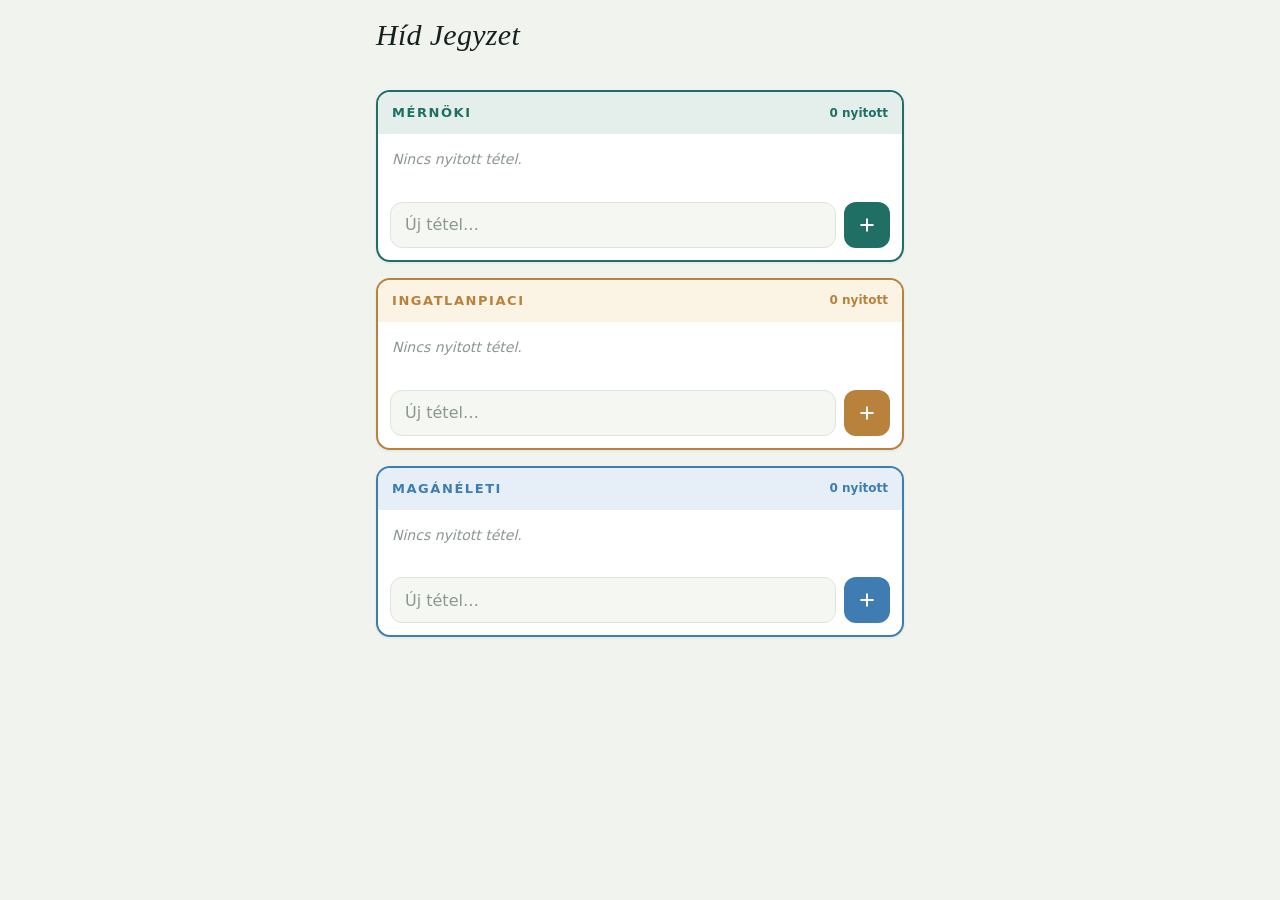
==== index.html @ fabd0ffe "Add files via upload" ====
<!doctype html>
<html lang="hu">
<head>
<meta charset="utf-8">
<meta name="viewport" content="width=device-width,initial-scale=1,viewport-fit=cover">
<meta name="theme-color" content="#F1F3EF" media="(prefers-color-scheme: light)">
<meta name="theme-color" content="#141A18" media="(prefers-color-scheme: dark)">
<link rel="manifest" href="manifest.webmanifest">
<link rel="icon" href="icon-192.png">
<link rel="apple-touch-icon" href="icon-192.png">
<title>Híd Jegyzet</title>
<link rel="stylesheet" href="style.css">
</head>
<body>
<main class="wrap">
  <div class="head">
    <h1>Híd Jegyzet</h1>
  </div>
  <div class="status" id="status" aria-live="polite"></div>
  <div class="blocks" id="blocks"></div>
</main>
<script src="store.js"></script>
<script src="app.js"></script>
</body>
</html>
---- style.css ----
:root {
  --bg: #F1F3EF; --surface: #FFFFFF; --surface-2: #F5F7F3; --border: #DFE3DB;
  --ink: #16211F; --muted: #66746E; --faint: #8B978F; --shadow: 0 1px 3px rgba(20,30,28,.07);
  --eng: #1F6F64; --eng-tint: #E4EFEC;
  --re: #B8823C;  --re-tint: #FBF3E3;
  --me: #3E7CB1;  --me-tint: #E6EFF7;
}
@media (prefers-color-scheme: dark) {
  :root {
    --bg: #141A18; --surface: #1B2422; --surface-2: #202A27; --border: #2C3733;
    --ink: #EDEFEA; --muted: #9AA69F; --faint: #7C8983; --shadow: 0 1px 3px rgba(0,0,0,.4);
    --eng: #56B49F; --eng-tint: #17302B;
    --re: #DDAA63;  --re-tint: #2B2212;
    --me: #85B4DA;  --me-tint: #16232F;
  }
}
* { box-sizing: border-box; }
html, body { margin: 0; background: var(--bg); }
body {
  color: var(--ink);
  font: 16px/1.4 system-ui, -apple-system, "Segoe UI", Roboto, sans-serif;
  padding-top: env(safe-area-inset-top); padding-bottom: env(safe-area-inset-bottom);
}
.wrap { max-width: 560px; margin: 0 auto; padding: 20px 16px 48px; }
h1 { font: italic 500 30px/1 Georgia, "Times New Roman", serif; margin: 0 0 16px; letter-spacing: .01em; }
.status { font-size: 12px; color: var(--faint); margin: -8px 0 16px; min-height: 16px; }

.blocks { display: flex; flex-direction: column; gap: 16px; }
.block { --c: var(--eng); --t: var(--eng-tint); background: var(--surface); border: 2px solid var(--c); border-radius: 14px; overflow: hidden; box-shadow: var(--shadow); }
.block.re { --c: var(--re); --t: var(--re-tint); }
.block.me { --c: var(--me); --t: var(--me-tint); }

.bhead { display: flex; align-items: center; justify-content: space-between; gap: 12px; padding: 12px 14px; background: var(--t); }
.bhead h2 { margin: 0; font-size: 13px; font-weight: 700; letter-spacing: .12em; text-transform: uppercase; color: var(--c); }
.count { font-size: 12px; font-weight: 600; color: var(--c); font-variant-numeric: tabular-nums; }

.list { padding: 4px 8px 0; }
.empty { padding: 12px 6px; font-size: 14px; color: var(--faint); font-style: italic; }
.item { display: flex; align-items: center; gap: 4px; border-bottom: 1px solid var(--border); }
.item:last-child { border-bottom: 0; }
.check { flex: none; width: 44px; height: 44px; display: grid; place-items: center; background: none; border: 0; padding: 0; cursor: pointer; }
.box { width: 24px; height: 24px; border-radius: 7px; border: 2px solid var(--faint); display: grid; place-items: center; color: transparent; }
.item.done .box { background: var(--c); border-color: var(--c); color: #fff; }
.txt { flex: 1; min-width: 0; font: inherit; color: var(--ink); background: transparent; border: 0; padding: 10px 2px; height: 44px; }
.item.done .txt { color: var(--faint); text-decoration: line-through; }
.del { flex: none; width: 40px; height: 44px; display: grid; place-items: center; background: none; border: 0; color: var(--faint); cursor: pointer; }
.del:hover, .del:focus-visible { color: var(--ink); }

.add { display: flex; gap: 8px; padding: 10px 12px 12px; }
.add input { flex: 1; min-width: 0; height: 46px; font: inherit; color: var(--ink); background: var(--surface-2); border: 1px solid var(--border); border-radius: 12px; padding-inline: 14px; }
.add input::placeholder { color: var(--faint); }
.add button { flex: none; height: 46px; min-width: 46px; border: 0; border-radius: 12px; background: var(--c); color: #fff; cursor: pointer; display: grid; place-items: center; }

.doneBar { display: flex; align-items: center; justify-content: space-between; padding: 0 12px 10px; }
.doneBar button { background: none; border: 0; font: inherit; font-size: 13px; color: var(--muted); padding: 8px 4px; cursor: pointer; }
.doneBar .clear { color: var(--faint); }

button:focus-visible, input:focus-visible { outline: 2px solid var(--c, var(--eng)); outline-offset: 1px; }
svg { width: 16px; height: 16px; stroke: currentColor; fill: none; stroke-width: 2.4; stroke-linecap: round; stroke-linejoin: round; }
@media (prefers-reduced-motion: no-preference) { .box { transition: background-color .12s, border-color .12s; } }
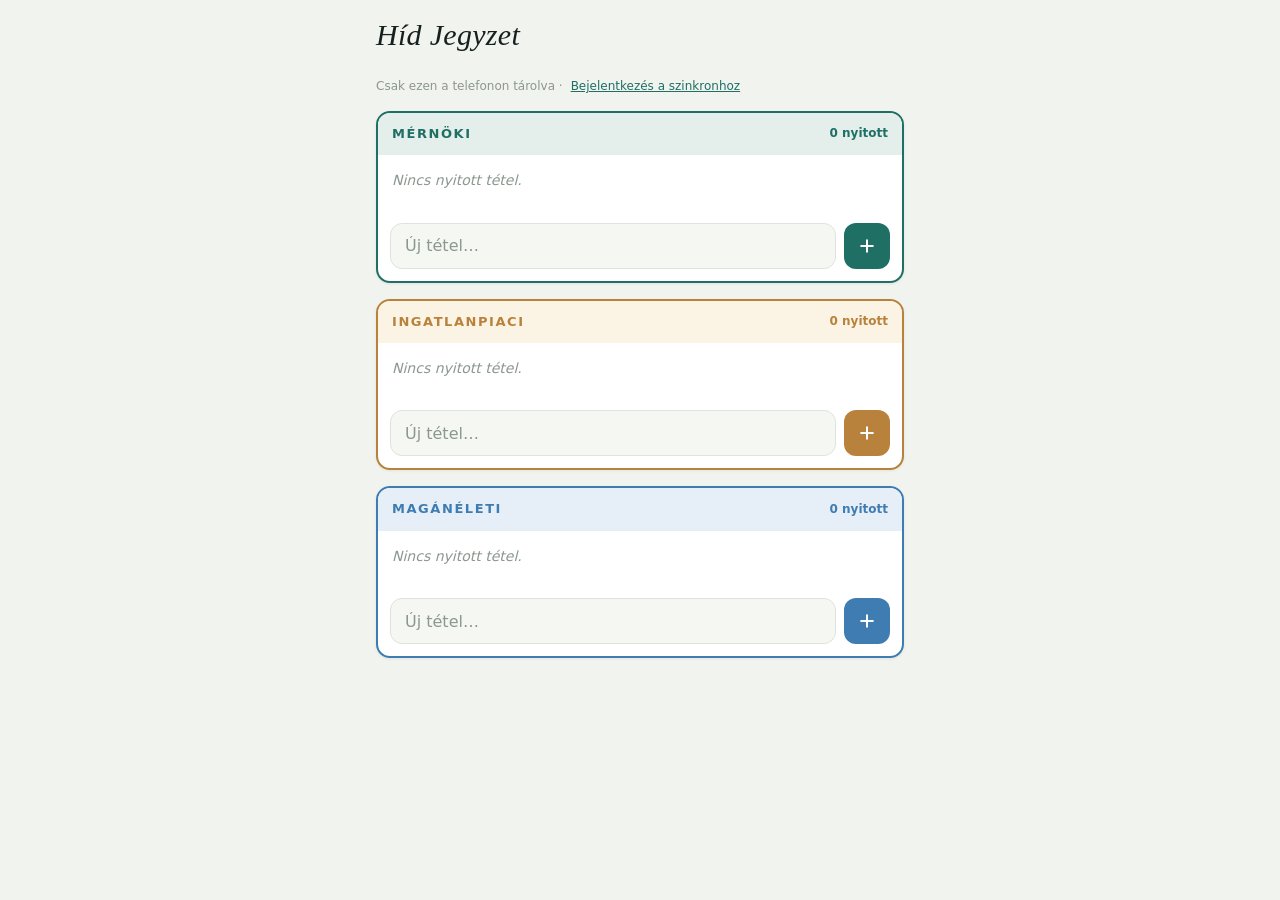
==== commit f4fb64d3: "Add files via upload" ====
--- a/index.html
+++ b/index.html
@@ -17,9 +17,16 @@
     <h1>Híd Jegyzet</h1>
   </div>
   <div class="status" id="status" aria-live="polite"></div>
+  <div class="sync" id="sync"></div>
   <div class="blocks" id="blocks"></div>
 </main>
 <script src="store.js"></script>
+<script src="vendor/firebase/firebase-app-compat.js"></script>
+<script src="vendor/firebase/firebase-auth-compat.js"></script>
+<script src="vendor/firebase/firebase-firestore-compat.js"></script>
+<script src="firebase-config.js"></script>
+<script src="hid-crypto.js"></script>
+<script src="sync.js"></script>
 <script src="app.js"></script>
 </body>
 </html>
--- a/style.css
+++ b/style.css
@@ -23,7 +23,14 @@
 }
 .wrap { max-width: 560px; margin: 0 auto; padding: 20px 16px 48px; }
 h1 { font: italic 500 30px/1 Georgia, "Times New Roman", serif; margin: 0 0 16px; letter-spacing: .01em; }
-.status { font-size: 12px; color: var(--faint); margin: -8px 0 16px; min-height: 16px; }
+.status { font-size: 12px; color: var(--faint); margin: -8px 0 4px; min-height: 16px; }
+
+.sync { font-size: 12px; color: var(--faint); margin: 0 0 16px; display: flex; align-items: center; gap: 8px; flex-wrap: wrap; }
+.sync button, .sync a.link { background: none; border: 0; padding: 0; font: inherit; color: var(--eng); text-decoration: underline; cursor: pointer; }
+.sync form { display: flex; gap: 6px; flex-wrap: wrap; align-items: center; margin-top: 2px; width: 100%; }
+.sync form input { font: inherit; font-size: 13px; padding: 6px 8px; border: 1px solid var(--border); border-radius: 8px; background: var(--surface); color: var(--ink); min-width: 0; flex: 1 1 140px; }
+.sync form button { background: var(--eng); color: #fff; text-decoration: none; padding: 6px 12px; border-radius: 8px; flex: none; }
+.sync .err { color: #a3362b; width: 100%; }
 
 .blocks { display: flex; flex-direction: column; gap: 16px; }
 .block { --c: var(--eng); --t: var(--eng-tint); background: var(--surface); border: 2px solid var(--c); border-radius: 14px; overflow: hidden; box-shadow: var(--shadow); }
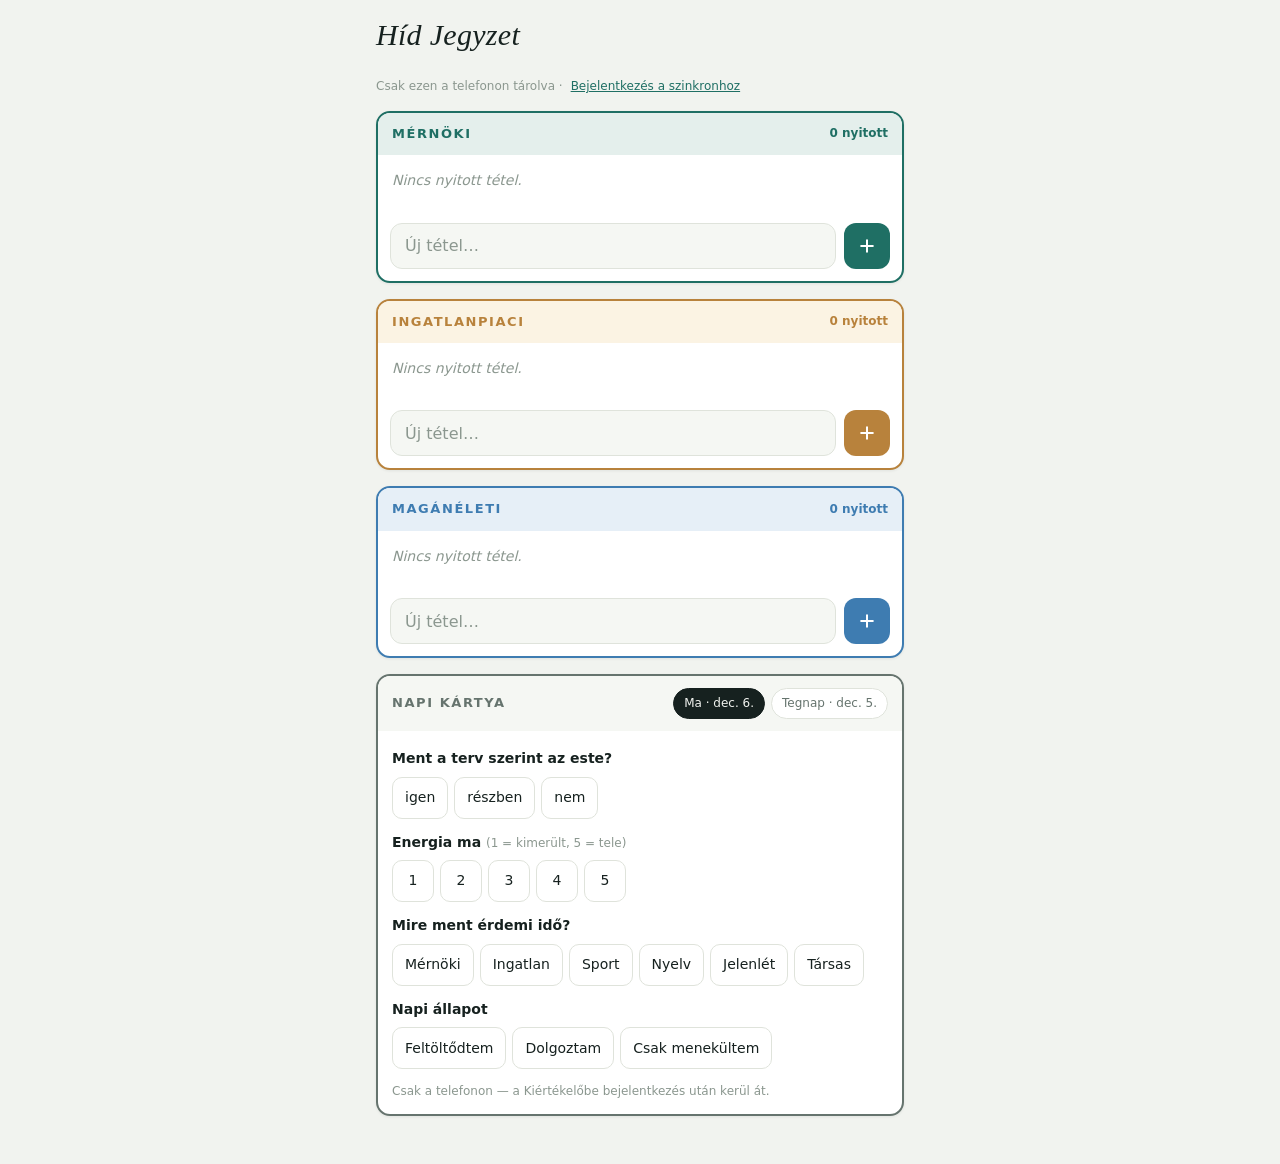
==== commit d4972fec: "Add files via upload" ====
--- a/index.html
+++ b/index.html
@@ -18,7 +18,9 @@
   </div>
   <div class="status" id="status" aria-live="polite"></div>
   <div class="sync" id="sync"></div>
+  <div id="heti"></div>
   <div class="blocks" id="blocks"></div>
+  <div id="napi"></div>
 </main>
 <script src="store.js"></script>
 <script src="vendor/firebase/firebase-app-compat.js"></script>
@@ -27,6 +29,7 @@
 <script src="firebase-config.js"></script>
 <script src="hid-crypto.js"></script>
 <script src="sync.js"></script>
+<script src="napi.js"></script>
 <script src="app.js"></script>
 </body>
 </html>
--- a/style.css
+++ b/style.css
@@ -45,6 +45,16 @@
 .empty { padding: 12px 6px; font-size: 14px; color: var(--faint); font-style: italic; }
 .item { display: flex; align-items: center; gap: 4px; border-bottom: 1px solid var(--border); }
 .item:last-child { border-bottom: 0; }
+.grip { flex: none; width: 26px; height: 44px; display: grid; place-items: center; background: none; border: 0; padding: 0; color: var(--faint); cursor: grab; touch-action: none; margin-right: -6px; }
+.grip svg { width: 18px; height: 18px; }
+span.grip { cursor: default; }
+.item { position: relative; background: var(--surface); }
+.item.shifting { transition: transform .2s cubic-bezier(.2,.7,.3,1); }
+.item.settling { transition: transform .18s cubic-bezier(.2,.7,.3,1); }
+.item.dragging { z-index: 2; background: var(--surface); border-radius: 10px; border-bottom-color: transparent; box-shadow: 0 10px 28px rgba(20,30,28,.2), 0 2px 6px rgba(20,30,28,.1); }
+.item.dragging .grip { cursor: grabbing; color: var(--c); }
+body.is-dragging, body.is-dragging * { cursor: grabbing !important; user-select: none; -webkit-user-select: none; }
+@media (prefers-reduced-motion: reduce) { .item.shifting, .item.settling { transition: none; } }
 .check { flex: none; width: 44px; height: 44px; display: grid; place-items: center; background: none; border: 0; padding: 0; cursor: pointer; }
 .box { width: 24px; height: 24px; border-radius: 7px; border: 2px solid var(--faint); display: grid; place-items: center; color: transparent; }
 .item.done .box { background: var(--c); border-color: var(--c); color: #fff; }
@@ -62,6 +72,29 @@
 .doneBar button { background: none; border: 0; font: inherit; font-size: 13px; color: var(--muted); padding: 8px 4px; cursor: pointer; }
 .doneBar .clear { color: var(--faint); }
 
+/* heti kiértékelés jelzés (vasárnap 16:00-tól) */
+.heti { display: flex; align-items: center; gap: 10px; margin: 0 0 16px; padding: 10px 12px 10px 14px; border-radius: 12px; background: var(--eng-tint); color: var(--eng); font-size: 14px; font-weight: 600; }
+.heti span { flex: 1; }
+.heti a { color: #fff; background: var(--eng); text-decoration: none; padding: 8px 14px; border-radius: 10px; }
+.heti button { background: none; border: 0; color: var(--eng); font-size: 22px; line-height: 1; padding: 4px 6px; cursor: pointer; }
+
+/* napi kártya (a blokkok alatt) */
+#napi { margin-top: 16px; }
+.block.napi { --c: var(--muted); --t: var(--surface-2); }
+.napi .bhead { flex-wrap: wrap; }
+.napi .daypick { display: flex; gap: 6px; }
+.napi .daypick button { font: inherit; font-size: 12px; padding: 6px 10px; border-radius: 999px; border: 1px solid var(--border); background: var(--surface); color: var(--muted); cursor: pointer; }
+.napi .daypick button.on { background: var(--ink); border-color: var(--ink); color: var(--bg); }
+.napi-b { padding: 4px 14px 14px; }
+.napi .q { margin-top: 14px; }
+.napi .q-l { font-size: 14px; font-weight: 600; margin-bottom: 8px; }
+.napi .q-l span { font-weight: 400; font-size: 12px; color: var(--faint); }
+.napi .q-sub { margin-top: 14px; padding: 2px 12px 12px; border-radius: 12px; background: var(--me-tint); }
+.opts { display: flex; flex-wrap: wrap; gap: 6px; }
+.opt { font: inherit; font-size: 14px; min-height: 42px; min-width: 42px; padding: 8px 12px; border-radius: 10px; border: 1.5px solid var(--border); background: var(--surface); color: var(--ink); cursor: pointer; }
+.opt.on { background: var(--ink); border-color: var(--ink); color: var(--bg); }
+.napi-status { margin-top: 14px; font-size: 12px; color: var(--faint); }
+
 button:focus-visible, input:focus-visible { outline: 2px solid var(--c, var(--eng)); outline-offset: 1px; }
 svg { width: 16px; height: 16px; stroke: currentColor; fill: none; stroke-width: 2.4; stroke-linecap: round; stroke-linejoin: round; }
 @media (prefers-reduced-motion: no-preference) { .box { transition: background-color .12s, border-color .12s; } }
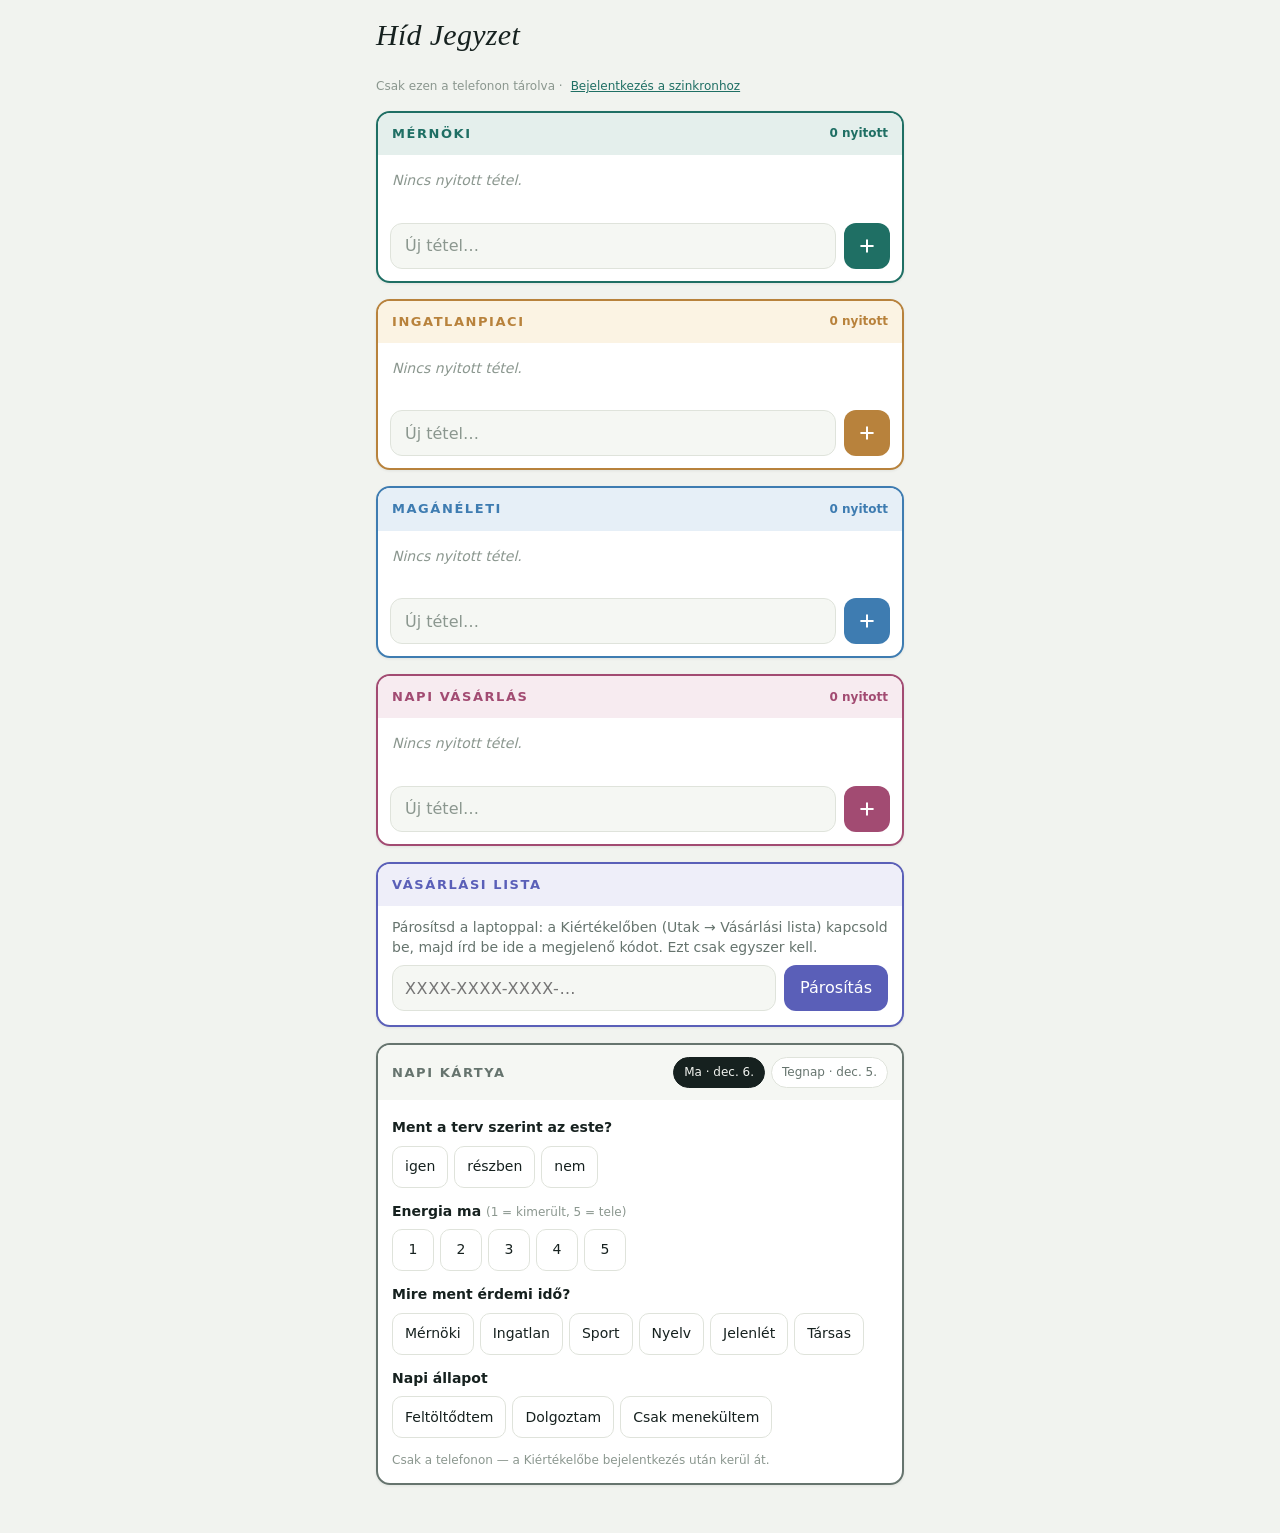
==== commit 956b1ded: "Add files via upload" ====
--- a/index.html
+++ b/index.html
@@ -20,6 +20,7 @@
   <div class="sync" id="sync"></div>
   <div id="heti"></div>
   <div class="blocks" id="blocks"></div>
+  <div id="vasarlas"></div>
   <div id="napi"></div>
 </main>
 <script src="store.js"></script>
@@ -30,6 +31,7 @@
 <script src="hid-crypto.js"></script>
 <script src="sync.js"></script>
 <script src="napi.js"></script>
+<script src="vasarlas.js"></script>
 <script src="app.js"></script>
 </body>
 </html>
--- a/style.css
+++ b/style.css
@@ -4,6 +4,8 @@
   --eng: #1F6F64; --eng-tint: #E4EFEC;
   --re: #B8823C;  --re-tint: #FBF3E3;
   --me: #3E7CB1;  --me-tint: #E6EFF7;
+  --sh: #A24B72;  --sh-tint: #F7EBF0;
+  --wl: #5A5FB8;  --wl-tint: #EEEEF9;
 }
 @media (prefers-color-scheme: dark) {
   :root {
@@ -12,6 +14,8 @@
     --eng: #56B49F; --eng-tint: #17302B;
     --re: #DDAA63;  --re-tint: #2B2212;
     --me: #85B4DA;  --me-tint: #16232F;
+    --sh: #D287AC;  --sh-tint: #2E1D26;
+    --wl: #A3A7EC;  --wl-tint: #1E2036;
   }
 }
 * { box-sizing: border-box; }
@@ -36,6 +40,7 @@
 .block { --c: var(--eng); --t: var(--eng-tint); background: var(--surface); border: 2px solid var(--c); border-radius: 14px; overflow: hidden; box-shadow: var(--shadow); }
 .block.re { --c: var(--re); --t: var(--re-tint); }
 .block.me { --c: var(--me); --t: var(--me-tint); }
+.block.sh { --c: var(--sh); --t: var(--sh-tint); }
 
 .bhead { display: flex; align-items: center; justify-content: space-between; gap: 12px; padding: 12px 14px; background: var(--t); }
 .bhead h2 { margin: 0; font-size: 13px; font-weight: 700; letter-spacing: .12em; text-transform: uppercase; color: var(--c); }
@@ -78,6 +83,29 @@
 .heti a { color: #fff; background: var(--eng); text-decoration: none; padding: 8px 14px; border-radius: 10px; }
 .heti button { background: none; border: 0; color: var(--eng); font-size: 22px; line-height: 1; padding: 4px 6px; cursor: pointer; }
 
+/* vásárlási lista (a Napi kártya felett): fix magasság, a tételek görgethetők */
+#vasarlas { margin-top: 16px; }
+.block.shop { --c: var(--wl); --t: var(--wl-tint); }
+.shop-list { height: 330px; overflow-y: auto; padding: 4px 8px 0; overscroll-behavior: contain; }
+.shop .item { gap: 4px; }
+.stxt { flex: 1; min-width: 0; padding: 10px 2px; overflow-wrap: anywhere; }
+.item.done .stxt { color: var(--faint); text-decoration: line-through; }
+.sprice { flex: none; font-size: 13px; font-variant-numeric: tabular-nums; color: var(--muted); padding: 0 4px; }
+.item.done .sprice { text-decoration: line-through; color: var(--faint); }
+.shop-total { padding: 10px 14px 0; font-size: 13px; color: var(--muted); border-top: 1px solid var(--border); }
+.shop-total > div:first-child { display: flex; justify-content: space-between; gap: 8px; flex-wrap: wrap; }
+.shop-total b { color: var(--ink); }
+.shop-total .bar { height: 6px; border-radius: 3px; background: var(--surface-2); overflow: hidden; margin-top: 6px; }
+.shop-total .bar i { display: block; height: 100%; background: var(--c); border-radius: 3px; }
+.shop .add .kprice { flex: 0 0 64px; padding-inline: 8px; text-align: right; }
+.shop-foot { display: flex; justify-content: space-between; align-items: center; gap: 8px; flex-wrap: wrap; padding: 0 12px 10px; font-size: 12px; color: var(--faint); }
+.shop-foot button { background: none; border: 0; font: inherit; color: var(--faint); text-decoration: underline; padding: 6px 0; cursor: pointer; }
+.pair { padding: 12px 14px 14px; display: flex; flex-wrap: wrap; gap: 8px; }
+.pair p { margin: 0; width: 100%; font-size: 14px; color: var(--muted); }
+.pair input { flex: 1 1 180px; min-width: 0; height: 46px; font: inherit; letter-spacing: .04em; color: var(--ink); background: var(--surface-2); border: 1px solid var(--border); border-radius: 12px; padding-inline: 12px; }
+.pair button { height: 46px; padding: 0 16px; border: 0; border-radius: 12px; background: var(--c); color: #fff; font: inherit; cursor: pointer; }
+.pair .err { width: 100%; color: #a3362b; font-size: 13px; }
+
 /* napi kártya (a blokkok alatt) */
 #napi { margin-top: 16px; }
 .block.napi { --c: var(--muted); --t: var(--surface-2); }
